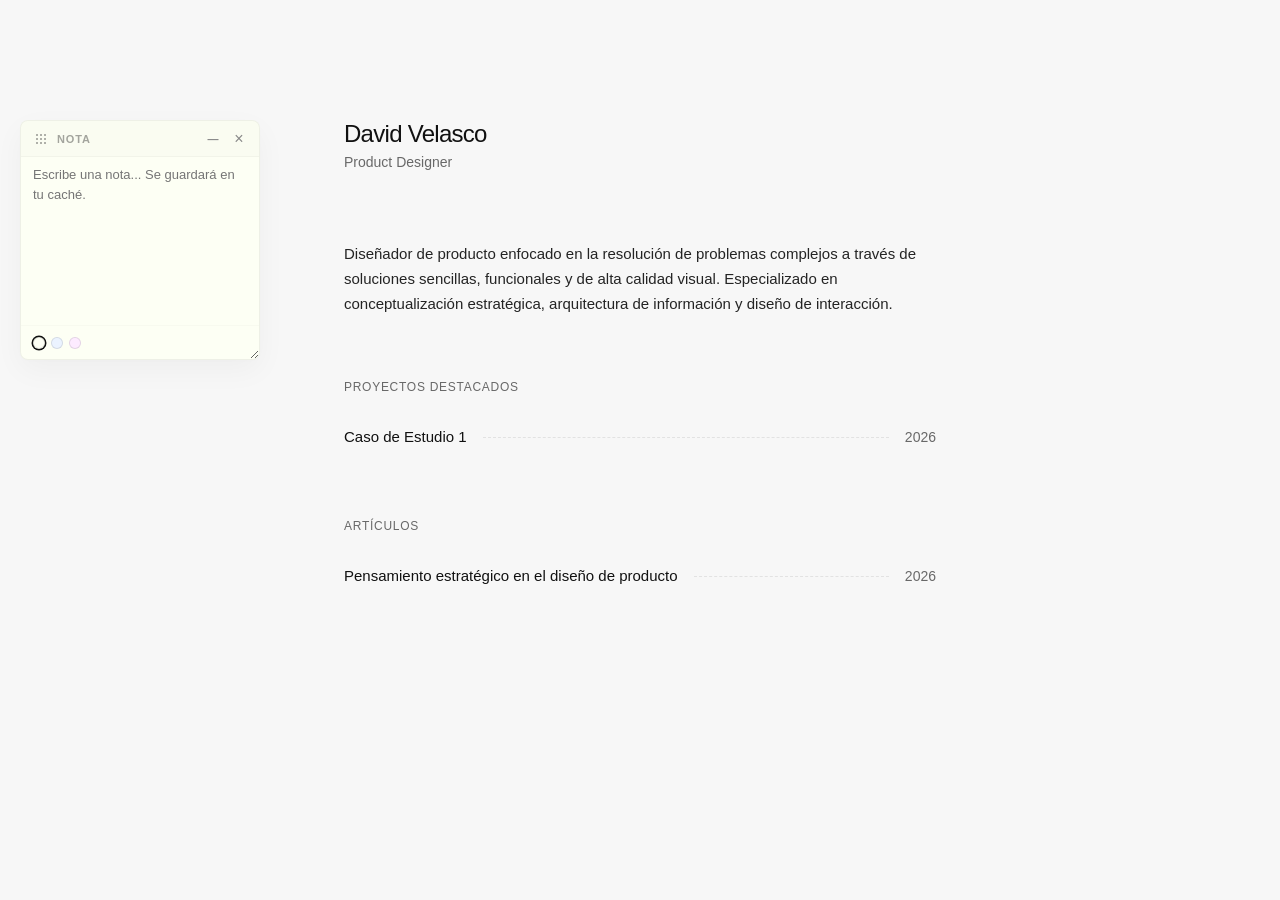
==== index.html @ 2d4d858f "Update index.html" ====
<!DOCTYPE html>
<html lang="es">
<head>
    <meta charset="UTF-8">
    <meta name="viewport" content="width=device-width, initial-scale=1.0">
    <title>David Velasco – Product Designer</title>
    <link rel="stylesheet" href="style.css">
</head>
<body>

    <main class="container">
        
        <header class="header-main">
            <h1>David Velasco</h1>
            <p class="subtitle">Product Designer</p>
        </header>

        <section class="description">
            <p>
                Diseñador de producto enfocado en la resolución de problemas complejos a través de soluciones sencillas, funcionales y de alta calidad visual. Especializado en conceptualización estratégica, arquitectura de información y diseño de interacción.
            </p>
        </section>

        <section>
            <h2>Proyectos Destacados</h2>
            <div class="list">
                
                <a href="proyectos/a5f16aa6.html" class="item">
                    <span class="title">Caso de Estudio 1</span>
                    <span class="dots"></span>
                    <span class="year">2026</span>
                </a>

            </div>
        </section>

        <section>
            <h2>Artículos</h2>
            <div class="list">
                
                <a href="articulos/articulo-1.html" class="item">
                    <span class="title">Pensamiento estratégico en el diseño de producto</span>
                    <span class="dots"></span>
                    <span class="year">2026</span>
                </a>

            </div>
        </section>

    </main>

    <script src="postit.js" defer></script>
</body>
</html>
---- style.css ----
/* --- VARIABLES GLOBALES Y PALETA (Gris minimalista) --- */
:root {
    --bg: #F7F7F7;
    --text: #111111;
    --text-muted: #686868;
    --accent: #000000;
    --line: #e2e2e2; 
    --border-subtle: rgba(0, 0, 0, 0.05); 
    --font: 'Geist Sans', -apple-system, BlinkMacSystemFont, "Segoe UI", Roboto, Helvetica, Arial, sans-serif;
}

*, *::before, *::after {
    box-sizing: border-box;
}

body {
    background-color: var(--bg);
    color: var(--text);
    font-family: var(--font);
    margin: 0;
    padding: 0;
    display: flex;
    justify-content: center;
    -webkit-font-smoothing: antialiased;
    -moz-osx-font-smoothing: grayscale;
}

/* --- CONTENEDOR PRINCIPAL Y MAQUETACIÓN --- */
.container {
    max-width: 640px;
    width: 100%;
    padding: 120px 24px 80px 24px;
}

.header-main {
    margin-bottom: 72px;
}

h1 {
    font-size: 24px;
    font-weight: 500;
    margin: 0 0 6px 0;
    letter-spacing: -0.03em;
}

.subtitle {
    color: var(--text-muted);
    font-size: 14px;
    margin: 0 0 32px 0;
}

.description {
    font-size: 15px;
    line-height: 1.65;
    color: #242424;
    margin-bottom: 64px;
}

h2 {
    font-size: 12px;
    font-weight: 500;
    color: var(--text-muted);
    margin-top: 64px;
    margin-bottom: 24px;
    text-transform: uppercase;
    letter-spacing: 0.06em;
}

/* --- LISTADOS E INTERACCIÓN (Enlaces fluidos con puntos) --- */
.list {
    display: flex;
    flex-direction: column;
    gap: 2px;
}

.item {
    display: flex;
    align-items: baseline;
    color: var(--text);
    text-decoration: none;
    font-size: 15px;
    padding: 10px 0;
    transition: color 0.2s ease;
}

.item:hover {
    color: var(--accent);
}

.dots {
    flex-grow: 1;
    border-bottom: 1px dashed var(--line);
    margin: 0 16px;
    position: relative;
    top: -4px;
    transition: border-color 0.2s ease;
}

.item:hover .dots {
    border-bottom-color: #aaaaaa;
}

.year {
    color: var(--text-muted);
    font-size: 14px;
    font-variant-numeric: tabular-nums;
    transition: color 0.2s ease;
}

.item:hover .year {
    color: var(--accent);
}

/* --- CASOS DE ESTUDIO Y ELEMENTOS MULTIMEDIA --- */
.project-card, .featured-image {
    width: 100%;
    height: auto;
    border-radius: 12px; 
    border: 1px solid var(--border-subtle); 
    box-shadow: 0 4px 20px rgba(0, 0, 0, 0.015), 
                0 1px 2px rgba(0, 0, 0, 0.02);
    margin: 32px 0;
    display: block;
    transition: transform 0.3s cubic-bezier(0.16, 1, 0.3, 1);
}

a .project-card:hover {
    transform: translateY(-2px);
}

.back-link {
    display: inline-block;
    color: var(--text-muted);
    text-decoration: none;
    font-size: 14px;
    margin-bottom: 48px;
    transition: color 0.2s ease, transform 0.2s ease;
}

.back-link:hover {
    color: var(--accent);
    transform: translateX(-2px);
}

.content {
    line-height: 1.75;
    font-size: 15px;
    color: #1c1c1c;
}

.content p {
    margin-bottom: 28px;
}

/* --- COMPONENTE NOTA (Mobile-First y UI Ajustada) --- */
.postit-container {
    position: fixed;
    z-index: 9999;
    min-width: 160px;
    min-height: 36px;
    max-width: 450px;
    max-height: 450px;
    border-radius: 8px;
    border: 1px solid rgba(0, 0, 0, 0.06);
    box-shadow: 0 10px 30px rgba(0, 0, 0, 0.04), 0 1px 4px rgba(0, 0, 0, 0.02);
    display: flex;
    flex-direction: column;
    overflow: hidden;
    resize: both;
    box-sizing: border-box;
    touch-action: none;
}

.postit-container.minimized {
    resize: none !important;
    height: 36px !important;
}

.postit-header {
    height: 36px;
    padding: 0 8px 0 4px;
    display: flex;
    align-items: center;
    cursor: move;
    background: rgba(0, 0, 0, 0.01);
    border-bottom: 1px solid rgba(0, 0, 0, 0.03);
    user-select: none;
}

/* Controlador izquierdo optimizado a 32px y centrado */
.postit-drag-handle {
    width: 32px; 
    height: 100%;
    display: flex;
    align-items: center;
    justify-content: center; 
    opacity: 0.3;
    transition: opacity 0.15s ease;
    cursor: move;
    flex-shrink: 0;
}

.postit-header:hover .postit-drag-handle {
    opacity: 0.6;
}

/* Icono de 6 puntos ampliado a 12px de lienzo para evitar cortes ópticos */
.postit-drag-handle::after {
    content: "";
    width: 12px;  
    height: 12px; 
    background-image: radial-gradient(circle, #000 1px, transparent 1.5px);
    background-size: 4px 4px;
    background-repeat: repeat;
}

/* Microcopy de la cabecera */
.postit-title-area {
    font-size: 11px;
    font-weight: 600;
    color: rgba(0, 0, 0, 0.35);
    letter-spacing: 0.08em;
    margin-right: auto; 
    flex-shrink: 0;
    user-select: none;
}

/* Botones superiores */
.postit-btn {
    background: none;
    border: none;
    color: #888;
    cursor: pointer;
    width: 24px;
    height: 24px;
    display: flex;
    align-items: center;
    justify-content: center;
    margin-left: 2px;
    border-radius: 4px;
    transition: background 0.12s, color 0.12s;
    font-family: inherit;
}

#postit-min-btn {
    font-size: 11px;
    font-weight: bold;
}

#postit-close-btn {
    font-size: 16px;
    line-height: 1;
}

.postit-btn:hover {
    background: rgba(0, 0, 0, 0.06);
    color: #111;
}

/* Editor interno */
.postit-body {
    flex-grow: 1;
    padding: 4px 12px;
    display: flex;
}

.postit-container.minimized .postit-body,
.postit-container.minimized .postit-footer {
    display: none;
}

#postit-input {
    width: 100%;
    height: 100%;
    background: transparent;
    border: none;
    resize: none;
    font-family: inherit;
    font-size: 13px;
    line-height: 1.5;
    color: #222;
    padding: 4px 0;
}

#postit-input:focus {
    outline: none;
}

/* Footer y selectores */
.postit-footer {
    height: 34px;
    padding: 0 12px;
    display: flex;
    align-items: center;
    border-top: 1px solid rgba(0, 0, 0, 0.02);
}

.postit-colors {
    display: flex;
    gap: 6px;
}

.color-dot {
    width: 12px;
    height: 12px;
    border-radius: 50%;
    cursor: pointer;
    border: 1px solid rgba(0, 0, 0, 0.1);
}

.color-dot.active {
    box-shadow: 0 0 0 1.5px #111;
}

.color-yellow { background-color: #FDFFF4; }
.color-blue { background-color: #EBF3FF; }
.color-pink { background-color: #FDEBFF; }

/* --- OPTIMIZACIÓN MÓVIL --- */
@media (max-width: 600px) {
    .postit-container {
        max-width: calc(100% - 32px) !important;
    }
    .postit-btn {
        width: 28px;
        height: 28px;
    }
}
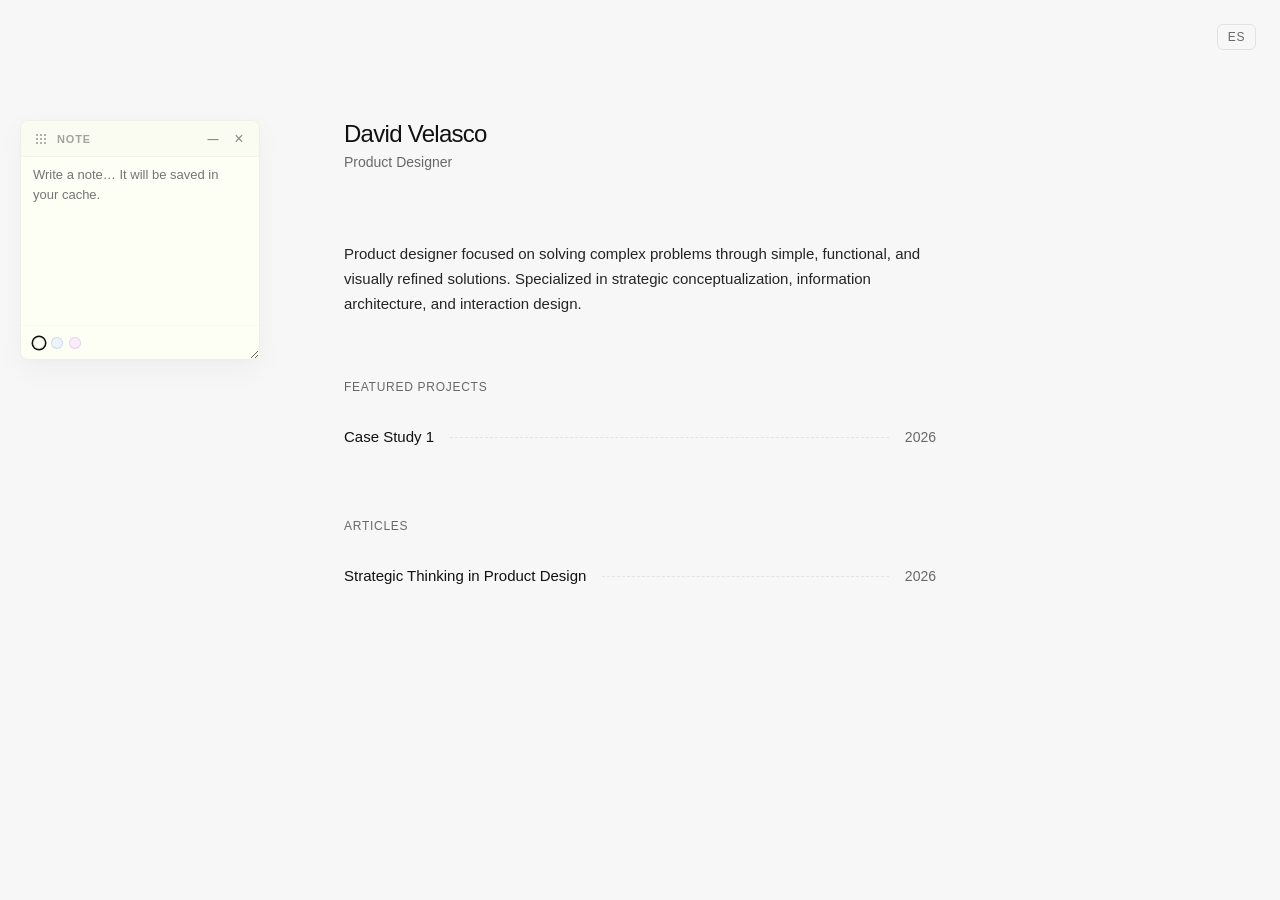
==== commit b55afc7e: "Translation and refactor" ====
--- a/index.html
+++ b/index.html
@@ -1,5 +1,5 @@
 <!DOCTYPE html>
-<html lang="es">
+<html lang="en">
 <head>
     <meta charset="UTF-8">
     <meta name="viewport" content="width=device-width, initial-scale=1.0">
@@ -8,26 +8,31 @@
 </head>
 <body>
 
+    <!-- Language toggle (top-right, fixed) -->
+    <button id="lang-toggle" class="lang-toggle" aria-label="Switch to Spanish">ES</button>
+
     <main class="container">
-        
+
         <header class="header-main">
             <h1>David Velasco</h1>
-            <p class="subtitle">Product Designer</p>
+            <p class="subtitle" data-i18n="home.role">Product Designer</p>
         </header>
 
         <section class="description">
-            <p>
-                Diseñador de producto enfocado en la resolución de problemas complejos a través de soluciones sencillas, funcionales y de alta calidad visual. Especializado en conceptualización estratégica, arquitectura de información y diseño de interacción.
+            <p data-i18n="home.bio">
+                Product designer focused on solving complex problems through simple,
+                functional, and visually refined solutions. Specialized in strategic
+                conceptualization, information architecture, and interaction design.
             </p>
         </section>
 
         <section>
-            <h2>Proyectos Destacados</h2>
+            <h2 data-i18n="home.section.projects">Featured Projects</h2>
             <div class="list">
-                
+
                 <a href="proyectos/a5f16aa6.html" class="item">
-                    <span class="title">Caso de Estudio 1</span>
-                    <span class="dots"></span>
+                    <span class="title" data-i18n="home.project1.title">Case Study 1</span>
+                    <span class="dots" aria-hidden="true"></span>
                     <span class="year">2026</span>
                 </a>
 
@@ -35,12 +40,14 @@
         </section>
 
         <section>
-            <h2>Artículos</h2>
+            <h2 data-i18n="home.section.articles">Articles</h2>
             <div class="list">
-                
-                <a href="articulos/articulo-1.html" class="item">
-                    <span class="title">Pensamiento estratégico en el diseño de producto</span>
-                    <span class="dots"></span>
+
+                <a href="articulos/article-1.html" class="item">
+                    <span class="title" data-i18n="home.article1.title">
+                        Strategic Thinking in Product Design
+                    </span>
+                    <span class="dots" aria-hidden="true"></span>
                     <span class="year">2026</span>
                 </a>
 
@@ -49,6 +56,17 @@
 
     </main>
 
-    <script src="postit.js" defer></script>
+    <!--
+        Load i18n first so translations are available when note.js initialises.
+        note.js replaces the old postit.js.
+    -->
+    <script src="i18n.js"></script>
+    <script src="note.js" defer></script>
+    <script>
+        document.addEventListener("DOMContentLoaded", () => {
+            i18n.init();
+        });
+    </script>
+
 </body>
 </html>
--- a/style.css
+++ b/style.css
@@ -1,22 +1,59 @@
-/* --- VARIABLES GLOBALES Y PALETA (Gris minimalista) --- */
+/* =============================================================================
+   style.css — David Velasco Portfolio
+   Minimalist design system: global variables, layout, components, responsive
+   ============================================================================= */
+
+/* --- DESIGN TOKENS --------------------------------------------------------- */
 :root {
-    --bg: #F7F7F7;
-    --text: #111111;
-    --text-muted: #686868;
-    --accent: #000000;
-    --line: #e2e2e2; 
-    --border-subtle: rgba(0, 0, 0, 0.05); 
-    --font: 'Geist Sans', -apple-system, BlinkMacSystemFont, "Segoe UI", Roboto, Helvetica, Arial, sans-serif;
-}
-
+    /* Colors */
+    --color-bg:           #F7F7F7;
+    --color-text:         #111111;
+    --color-text-muted:   #686868;
+    --color-text-body:    #242424;
+    --color-accent:       #000000;
+    --color-line:         #e2e2e2;
+    --color-border:       rgba(0, 0, 0, 0.05);
+
+    /* Typography */
+    --font-family: 'Geist Sans', -apple-system, BlinkMacSystemFont,
+                   "Segoe UI", Roboto, Helvetica, Arial, sans-serif;
+
+    /* Spacing scale */
+    --space-xs:   6px;
+    --space-sm:   16px;
+    --space-md:   24px;
+    --space-lg:   32px;
+    --space-xl:   48px;
+    --space-2xl:  64px;
+    --space-3xl:  72px;
+
+    /* Layout */
+    --content-max-width: 640px;
+    --content-padding-top: 120px;
+    --content-padding-bottom: 80px;
+
+    /* Note widget */
+    --note-min-width:  160px;
+    --note-max-width:  450px;
+    --note-max-height: 450px;
+    --note-header-height: 36px;
+    --note-border-radius: 8px;
+
+    /* Transitions */
+    --transition-fast: 0.2s ease;
+    --transition-smooth: 0.3s cubic-bezier(0.16, 1, 0.3, 1);
+}
+
+/* --- RESET ----------------------------------------------------------------- */
 *, *::before, *::after {
     box-sizing: border-box;
 }
 
+/* --- BASE ------------------------------------------------------------------ */
 body {
-    background-color: var(--bg);
-    color: var(--text);
-    font-family: var(--font);
+    background-color: var(--color-bg);
+    color: var(--color-text);
+    font-family: var(--font-family);
     margin: 0;
     padding: 0;
     display: flex;
@@ -25,48 +62,75 @@
     -moz-osx-font-smoothing: grayscale;
 }
 
-/* --- CONTENEDOR PRINCIPAL Y MAQUETACIÓN --- */
+/* --- LAYOUT ---------------------------------------------------------------- */
 .container {
-    max-width: 640px;
+    max-width: var(--content-max-width);
     width: 100%;
-    padding: 120px 24px 80px 24px;
-}
-
+    padding: var(--content-padding-top) var(--space-md) var(--content-padding-bottom);
+}
+
+/* --- HEADER --------------------------------------------------------------- */
 .header-main {
-    margin-bottom: 72px;
-}
-
+    margin-bottom: var(--space-3xl);
+}
+
+/* Language toggle button (top-right corner) */
+.lang-toggle {
+    position: fixed;
+    top: var(--space-md);
+    right: var(--space-md);
+    background: none;
+    border: 1px solid var(--color-line);
+    border-radius: 6px;
+    font-family: var(--font-family);
+    font-size: 12px;
+    font-weight: 500;
+    color: var(--color-text-muted);
+    padding: 5px 10px;
+    cursor: pointer;
+    letter-spacing: 0.05em;
+    transition: color var(--transition-fast),
+                border-color var(--transition-fast);
+    z-index: 100;
+}
+
+.lang-toggle:hover {
+    color: var(--color-accent);
+    border-color: var(--color-accent);
+}
+
+/* --- TYPOGRAPHY ------------------------------------------------------------ */
 h1 {
     font-size: 24px;
     font-weight: 500;
-    margin: 0 0 6px 0;
+    margin: 0 0 var(--space-xs) 0;
     letter-spacing: -0.03em;
 }
 
+h2 {
+    font-size: 12px;
+    font-weight: 500;
+    color: var(--color-text-muted);
+    margin-top: var(--space-2xl);
+    margin-bottom: var(--space-md);
+    text-transform: uppercase;
+    letter-spacing: 0.06em;
+}
+
 .subtitle {
-    color: var(--text-muted);
+    color: var(--color-text-muted);
     font-size: 14px;
-    margin: 0 0 32px 0;
+    margin: 0 0 var(--space-lg) 0;
 }
 
 .description {
     font-size: 15px;
     line-height: 1.65;
-    color: #242424;
-    margin-bottom: 64px;
-}
-
-h2 {
-    font-size: 12px;
-    font-weight: 500;
-    color: var(--text-muted);
-    margin-top: 64px;
-    margin-bottom: 24px;
-    text-transform: uppercase;
-    letter-spacing: 0.06em;
-}
-
-/* --- LISTADOS E INTERACCIÓN (Enlaces fluidos con puntos) --- */
+    color: var(--color-text-body);
+    margin-bottom: var(--space-2xl);
+}
+
+/* --- LIST ITEMS (dotted links) --------------------------------------------- */
 .list {
     display: flex;
     flex-direction: column;
@@ -76,24 +140,25 @@
 .item {
     display: flex;
     align-items: baseline;
-    color: var(--text);
+    color: var(--color-text);
     text-decoration: none;
     font-size: 15px;
     padding: 10px 0;
-    transition: color 0.2s ease;
+    transition: color var(--transition-fast);
 }
 
 .item:hover {
-    color: var(--accent);
-}
-
+    color: var(--color-accent);
+}
+
+/* Dotted spacer between title and year */
 .dots {
     flex-grow: 1;
-    border-bottom: 1px dashed var(--line);
-    margin: 0 16px;
+    border-bottom: 1px dashed var(--color-line);
+    margin: 0 var(--space-sm);
     position: relative;
     top: -4px;
-    transition: border-color 0.2s ease;
+    transition: border-color var(--transition-fast);
 }
 
 .item:hover .dots {
@@ -101,27 +166,28 @@
 }
 
 .year {
-    color: var(--text-muted);
+    color: var(--color-text-muted);
     font-size: 14px;
     font-variant-numeric: tabular-nums;
-    transition: color 0.2s ease;
+    transition: color var(--transition-fast);
 }
 
 .item:hover .year {
-    color: var(--accent);
-}
-
-/* --- CASOS DE ESTUDIO Y ELEMENTOS MULTIMEDIA --- */
-.project-card, .featured-image {
+    color: var(--color-accent);
+}
+
+/* --- PROJECT / ARTICLE PAGES ----------------------------------------------- */
+.project-card,
+.featured-image {
     width: 100%;
     height: auto;
-    border-radius: 12px; 
-    border: 1px solid var(--border-subtle); 
-    box-shadow: 0 4px 20px rgba(0, 0, 0, 0.015), 
+    border-radius: 12px;
+    border: 1px solid var(--color-border);
+    box-shadow: 0 4px 20px rgba(0, 0, 0, 0.015),
                 0 1px 2px rgba(0, 0, 0, 0.02);
-    margin: 32px 0;
+    margin: var(--space-lg) 0;
     display: block;
-    transition: transform 0.3s cubic-bezier(0.16, 1, 0.3, 1);
+    transition: transform var(--transition-smooth);
 }
 
 a .project-card:hover {
@@ -130,15 +196,16 @@
 
 .back-link {
     display: inline-block;
-    color: var(--text-muted);
+    color: var(--color-text-muted);
     text-decoration: none;
     font-size: 14px;
-    margin-bottom: 48px;
-    transition: color 0.2s ease, transform 0.2s ease;
+    margin-bottom: var(--space-xl);
+    transition: color var(--transition-fast),
+                transform var(--transition-fast);
 }
 
 .back-link:hover {
-    color: var(--accent);
+    color: var(--color-accent);
     transform: translateX(-2px);
 }
 
@@ -152,17 +219,18 @@
     margin-bottom: 28px;
 }
 
-/* --- COMPONENTE NOTA (Mobile-First y UI Ajustada) --- */
-.postit-container {
+/* --- NOTE WIDGET ----------------------------------------------------------- */
+.note-widget {
     position: fixed;
     z-index: 9999;
-    min-width: 160px;
-    min-height: 36px;
-    max-width: 450px;
-    max-height: 450px;
-    border-radius: 8px;
+    min-width: var(--note-min-width);
+    min-height: var(--note-header-height);
+    max-width: var(--note-max-width);
+    max-height: var(--note-max-height);
+    border-radius: var(--note-border-radius);
     border: 1px solid rgba(0, 0, 0, 0.06);
-    box-shadow: 0 10px 30px rgba(0, 0, 0, 0.04), 0 1px 4px rgba(0, 0, 0, 0.02);
+    box-shadow: 0 10px 30px rgba(0, 0, 0, 0.04),
+                0 1px 4px rgba(0, 0, 0, 0.02);
     display: flex;
     flex-direction: column;
     overflow: hidden;
@@ -171,13 +239,14 @@
     touch-action: none;
 }
 
-.postit-container.minimized {
+.note-widget.is-minimized {
     resize: none !important;
-    height: 36px !important;
-}
-
-.postit-header {
-    height: 36px;
+    height: var(--note-header-height) !important;
+}
+
+/* Header / drag bar */
+.note-header {
+    height: var(--note-header-height);
     padding: 0 8px 0 4px;
     display: flex;
     align-items: center;
@@ -187,46 +256,45 @@
     user-select: none;
 }
 
-/* Controlador izquierdo optimizado a 32px y centrado */
-.postit-drag-handle {
-    width: 32px; 
+/* Six-dot drag handle icon */
+.note-drag-handle {
+    width: 32px;
     height: 100%;
     display: flex;
     align-items: center;
-    justify-content: center; 
+    justify-content: center;
     opacity: 0.3;
     transition: opacity 0.15s ease;
     cursor: move;
     flex-shrink: 0;
 }
 
-.postit-header:hover .postit-drag-handle {
+.note-header:hover .note-drag-handle {
     opacity: 0.6;
 }
 
-/* Icono de 6 puntos ampliado a 12px de lienzo para evitar cortes ópticos */
-.postit-drag-handle::after {
+.note-drag-handle::after {
     content: "";
-    width: 12px;  
-    height: 12px; 
+    width: 12px;
+    height: 12px;
     background-image: radial-gradient(circle, #000 1px, transparent 1.5px);
     background-size: 4px 4px;
     background-repeat: repeat;
 }
 
-/* Microcopy de la cabecera */
-.postit-title-area {
+/* Widget title label */
+.note-label {
     font-size: 11px;
     font-weight: 600;
     color: rgba(0, 0, 0, 0.35);
     letter-spacing: 0.08em;
-    margin-right: auto; 
+    margin-right: auto;
     flex-shrink: 0;
     user-select: none;
 }
 
-/* Botones superiores */
-.postit-btn {
+/* Header action buttons (minimize / clear) */
+.note-btn {
     background: none;
     border: none;
     color: #888;
@@ -242,34 +310,34 @@
     font-family: inherit;
 }
 
-#postit-min-btn {
+.note-btn--minimize {
     font-size: 11px;
     font-weight: bold;
 }
 
-#postit-close-btn {
+.note-btn--clear {
     font-size: 16px;
     line-height: 1;
 }
 
-.postit-btn:hover {
+.note-btn:hover {
     background: rgba(0, 0, 0, 0.06);
     color: #111;
 }
 
-/* Editor interno */
-.postit-body {
+/* Textarea body */
+.note-body {
     flex-grow: 1;
     padding: 4px 12px;
     display: flex;
 }
 
-.postit-container.minimized .postit-body,
-.postit-container.minimized .postit-footer {
+.note-widget.is-minimized .note-body,
+.note-widget.is-minimized .note-footer {
     display: none;
 }
 
-#postit-input {
+.note-textarea {
     width: 100%;
     height: 100%;
     background: transparent;
@@ -282,12 +350,12 @@
     padding: 4px 0;
 }
 
-#postit-input:focus {
+.note-textarea:focus {
     outline: none;
 }
 
-/* Footer y selectores */
-.postit-footer {
+/* Footer with color swatches */
+.note-footer {
     height: 34px;
     padding: 0 12px;
     display: flex;
@@ -295,12 +363,12 @@
     border-top: 1px solid rgba(0, 0, 0, 0.02);
 }
 
-.postit-colors {
-    display: flex;
-    gap: 6px;
-}
-
-.color-dot {
+.note-colors {
+    display: flex;
+    gap: var(--space-xs);
+}
+
+.color-swatch {
     width: 12px;
     height: 12px;
     border-radius: 50%;
@@ -308,20 +376,22 @@
     border: 1px solid rgba(0, 0, 0, 0.1);
 }
 
-.color-dot.active {
+.color-swatch.is-active {
     box-shadow: 0 0 0 1.5px #111;
 }
 
-.color-yellow { background-color: #FDFFF4; }
-.color-blue { background-color: #EBF3FF; }
-.color-pink { background-color: #FDEBFF; }
-
-/* --- OPTIMIZACIÓN MÓVIL --- */
+/* Individual swatch colors */
+.color-swatch--yellow { background-color: #FDFFF4; }
+.color-swatch--blue   { background-color: #EBF3FF; }
+.color-swatch--pink   { background-color: #FDEBFF; }
+
+/* --- RESPONSIVE: hide note widget on mobile ------------------------------- */
 @media (max-width: 600px) {
-    .postit-container {
-        max-width: calc(100% - 32px) !important;
+    .note-widget {
+        display: none !important;
     }
-    .postit-btn {
+
+    .note-btn {
         width: 28px;
         height: 28px;
     }
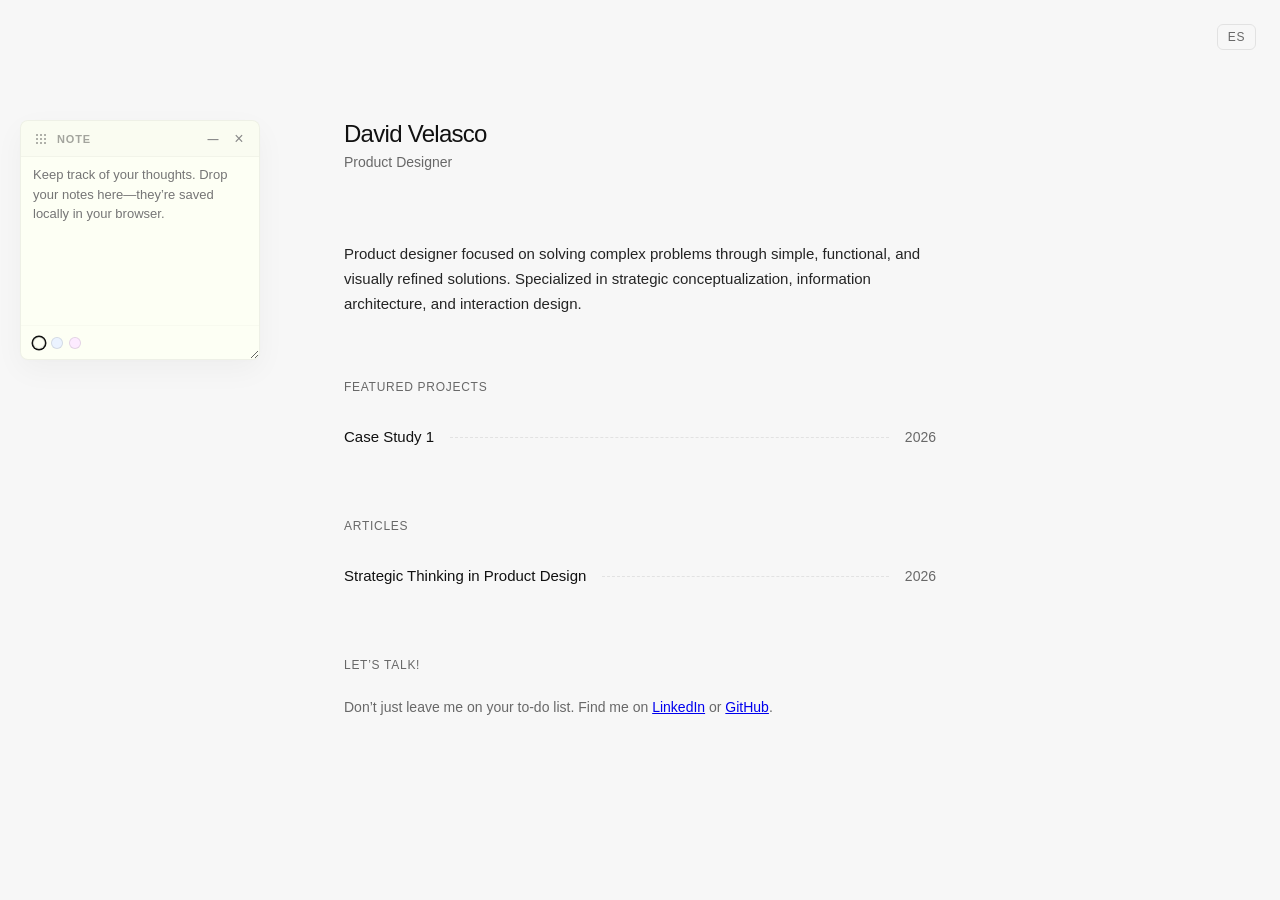
==== commit 59838f90: "update" ====
--- a/index.html
+++ b/index.html
@@ -54,6 +54,20 @@
             </div>
         </section>
 
+                <section>
+            <h2 data-i18n="home.section.more"></h2>
+            <div class="description">
+
+                <p class="subtitle">
+                    <span data-i18n="home.section.more.text"></span>
+                    <a href="https://www.linkedin.com/in/davelascoo/" target="_blank">LinkedIn</a>
+                                        <span data-i18n="home.section.more.text.or"></span> 
+                    <a href="https://github.com/dvecan" target="_blank">GitHub</a>. 
+                </p>
+
+            </div>
+        </section>
+
     </main>
 
     <!--
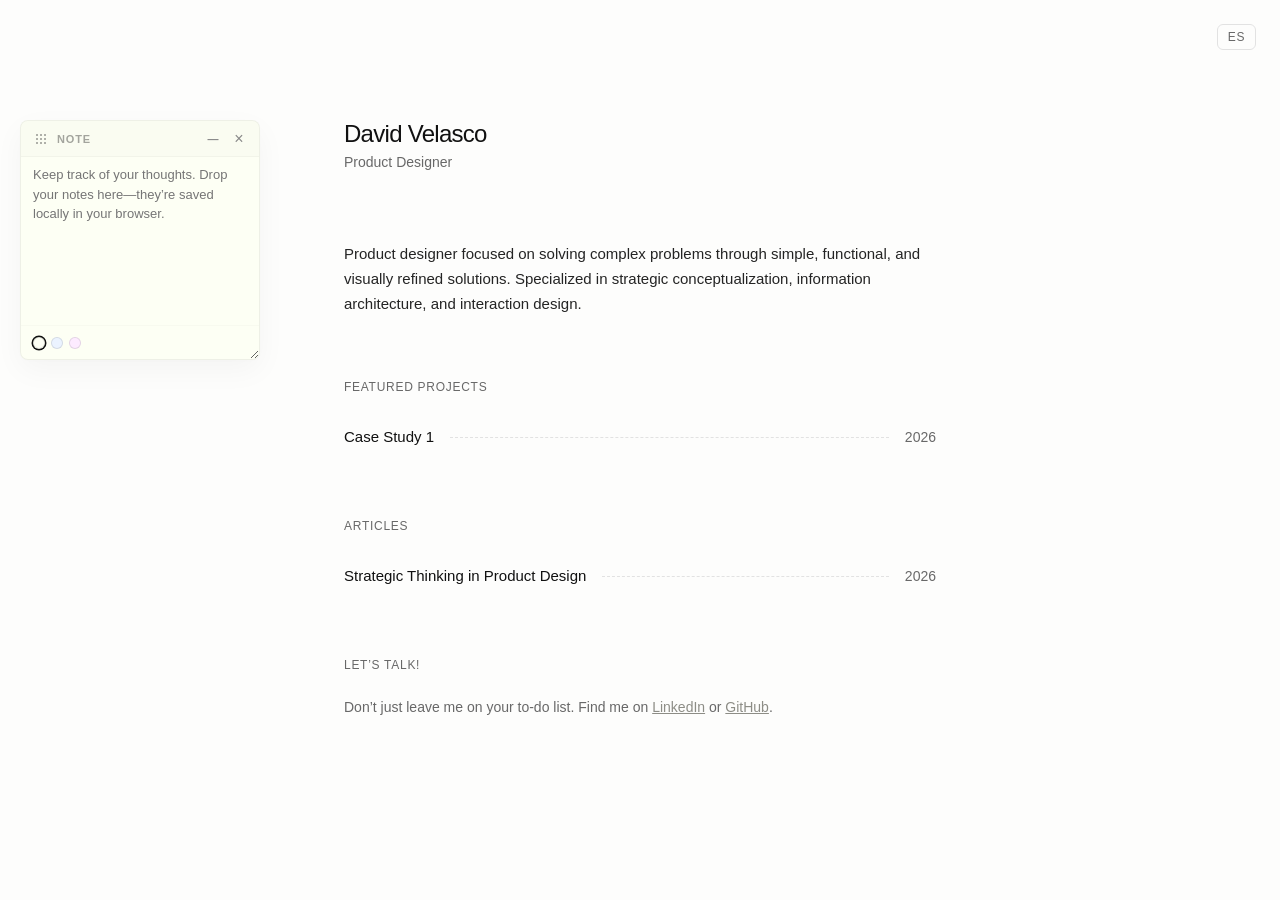
==== commit dfe4d9d1: "url" ====
--- a/index.html
+++ b/index.html
@@ -58,7 +58,7 @@
             <h2 data-i18n="home.section.more"></h2>
             <div class="description">
 
-                <p class="subtitle">
+                <p class="subtitle url">
                     <span data-i18n="home.section.more.text"></span>
                     <a href="https://www.linkedin.com/in/davelascoo/" target="_blank">LinkedIn</a>
                                         <span data-i18n="home.section.more.text.or"></span> 
--- a/style.css
+++ b/style.css
@@ -6,7 +6,7 @@
 /* --- DESIGN TOKENS --------------------------------------------------------- */
 :root {
     /* Colors */
-    --color-bg:           #F7F7F7;
+    --color-bg:           #fdfdfc;
     --color-text:         #111111;
     --color-text-muted:   #686868;
     --color-text-body:    #242424;
@@ -61,7 +61,16 @@
     -webkit-font-smoothing: antialiased;
     -moz-osx-font-smoothing: grayscale;
 }
-
+.url a {
+    color: #8d8d86; /* <-- Cambia este código HEX por el color de acento de tu portfolio */
+    text-decoration: underline; /* Mantiene la línea abajo para indicar que es clicable (buena UX) */
+    transition: color 0.2s ease, opacity 0.2s ease; /* Transición suave */
+}
+
+.url a:hover {
+    color: #bcbbb5; /* Un tono un poco más oscuro o diferente para el feedback visual */
+    opacity: 0.8;
+}
 /* --- LAYOUT ---------------------------------------------------------------- */
 .container {
     max-width: var(--content-max-width);
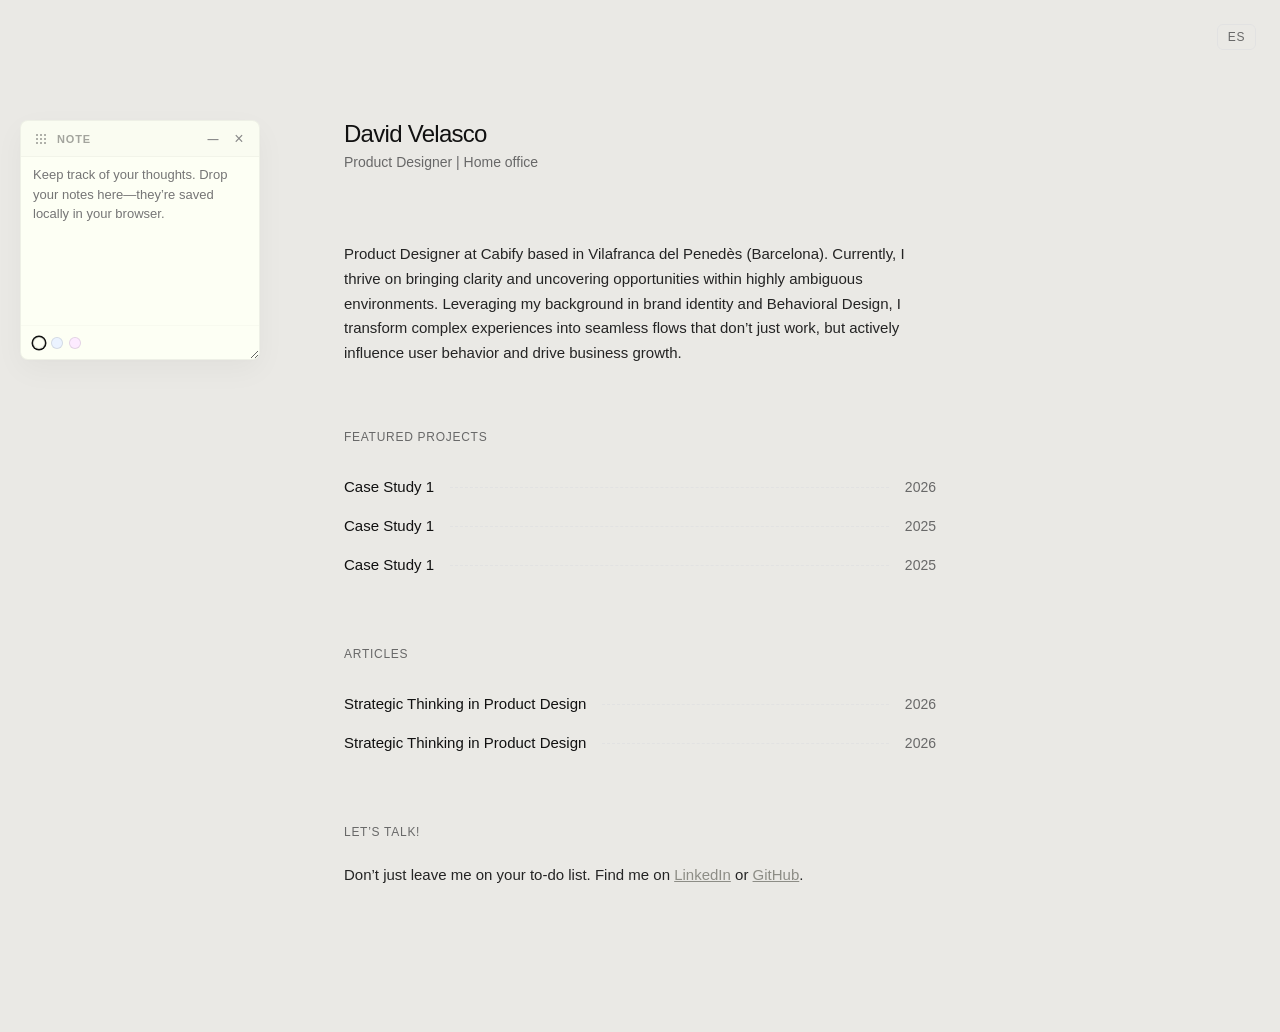
==== commit 447f941e: "update" ====
--- a/index.html
+++ b/index.html
@@ -3,7 +3,7 @@
 <head>
     <meta charset="UTF-8">
     <meta name="viewport" content="width=device-width, initial-scale=1.0">
-    <title>David Velasco – Product Designer</title>
+    <title>David Velasco | Product Designer</title>
     <link rel="stylesheet" href="style.css">
 </head>
 <body>
@@ -15,15 +15,11 @@
 
         <header class="header-main">
             <h1>David Velasco</h1>
-            <p class="subtitle" data-i18n="home.role">Product Designer</p>
+            <p class="subtitle" data-i18n="home.role">Subtitle</p>
         </header>
 
         <section class="description">
-            <p data-i18n="home.bio">
-                Product designer focused on solving complex problems through simple,
-                functional, and visually refined solutions. Specialized in strategic
-                conceptualization, information architecture, and interaction design.
-            </p>
+            <p data-i18n="home.bio">Description</p>
         </section>
 
         <section>
@@ -35,6 +31,16 @@
                     <span class="dots" aria-hidden="true"></span>
                     <span class="year">2026</span>
                 </a>
+                 <a href="proyectos/a5f16aa6.html" class="item">
+                    <span class="title" data-i18n="home.project1.title">Case Study 2</span>
+                    <span class="dots" aria-hidden="true"></span>
+                    <span class="year">2025</span>
+                </a>
+                 <a href="proyectos/a5f16aa6.html" class="item">
+                    <span class="title" data-i18n="home.project1.title">Case Study 3</span>
+                    <span class="dots" aria-hidden="true"></span>
+                    <span class="year">2025</span>
+                </a>
 
             </div>
         </section>
@@ -45,7 +51,14 @@
 
                 <a href="articulos/article-1.html" class="item">
                     <span class="title" data-i18n="home.article1.title">
-                        Strategic Thinking in Product Design
+                        Article 1
+                    </span>
+                    <span class="dots" aria-hidden="true"></span>
+                    <span class="year">2026</span>
+                </a>
+                <a href="articulos/article-1.html" class="item">
+                    <span class="title" data-i18n="home.article1.title">
+                        Article 2
                     </span>
                     <span class="dots" aria-hidden="true"></span>
                     <span class="year">2026</span>
@@ -56,12 +69,11 @@
 
                 <section>
             <h2 data-i18n="home.section.more"></h2>
-            <div class="description">
-
-                <p class="subtitle url">
+            <div>
+                <p class="description subtitle url">
                     <span data-i18n="home.section.more.text"></span>
                     <a href="https://www.linkedin.com/in/davelascoo/" target="_blank">LinkedIn</a>
-                                        <span data-i18n="home.section.more.text.or"></span> 
+                    <span data-i18n="home.section.more.text.or"></span> 
                     <a href="https://github.com/dvecan" target="_blank">GitHub</a>. 
                 </p>
 
--- a/style.css
+++ b/style.css
@@ -6,7 +6,7 @@
 /* --- DESIGN TOKENS --------------------------------------------------------- */
 :root {
     /* Colors */
-    --color-bg:           #fdfdfc;
+    --color-bg:           #EAE9E5;
     --color-text:         #111111;
     --color-text-muted:   #686868;
     --color-text-body:    #242424;
